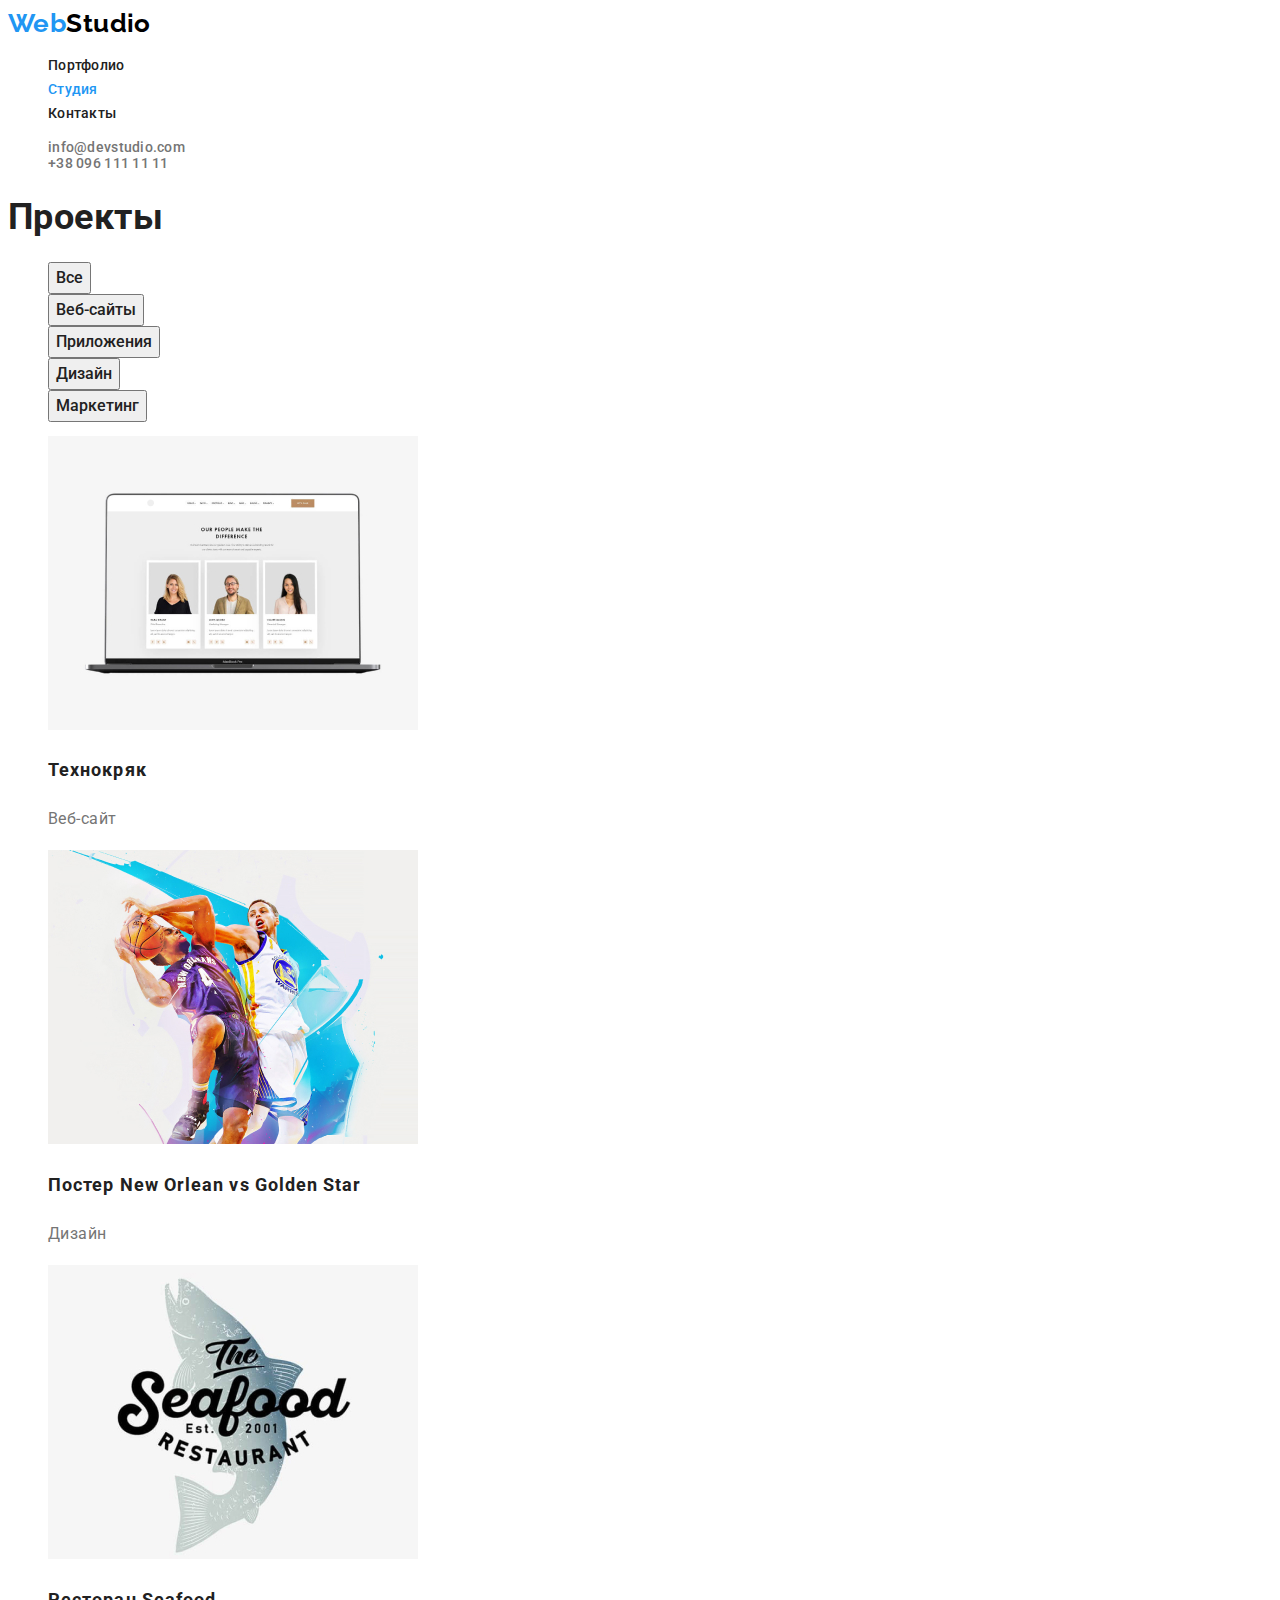
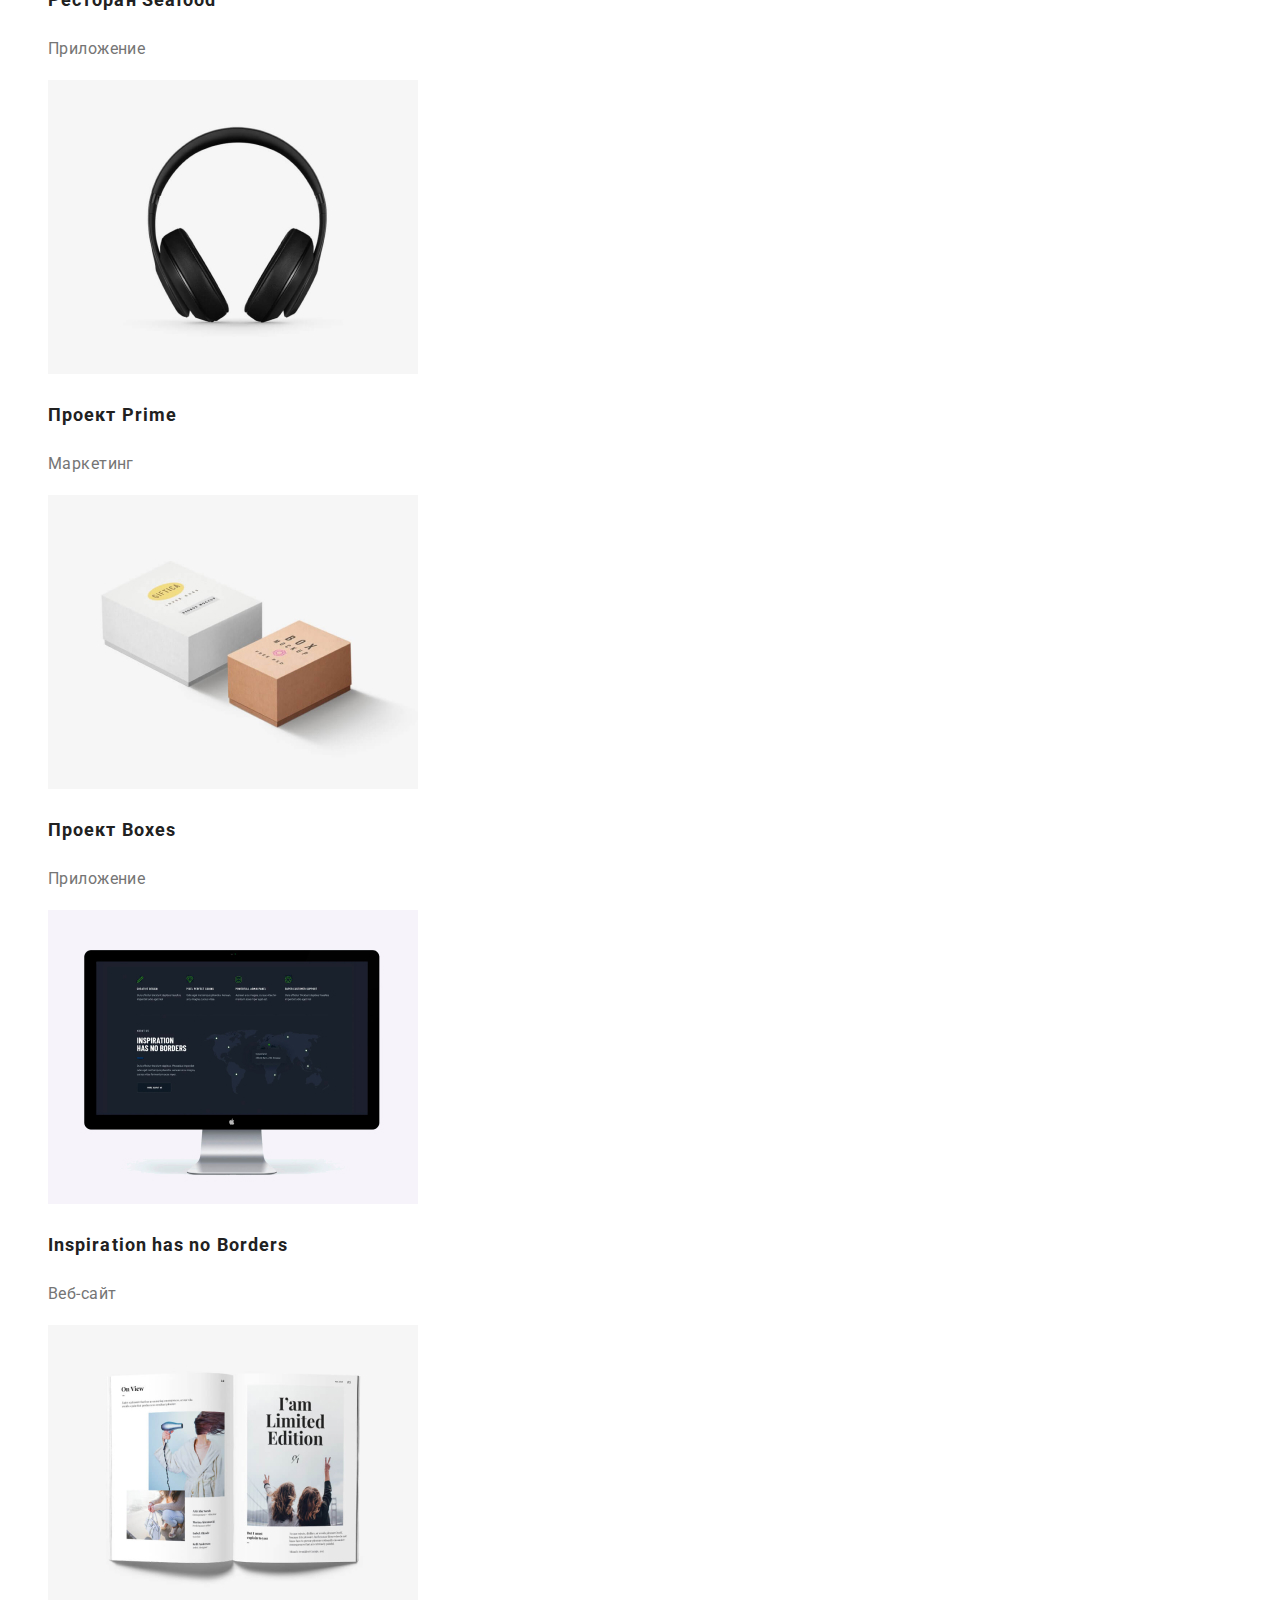
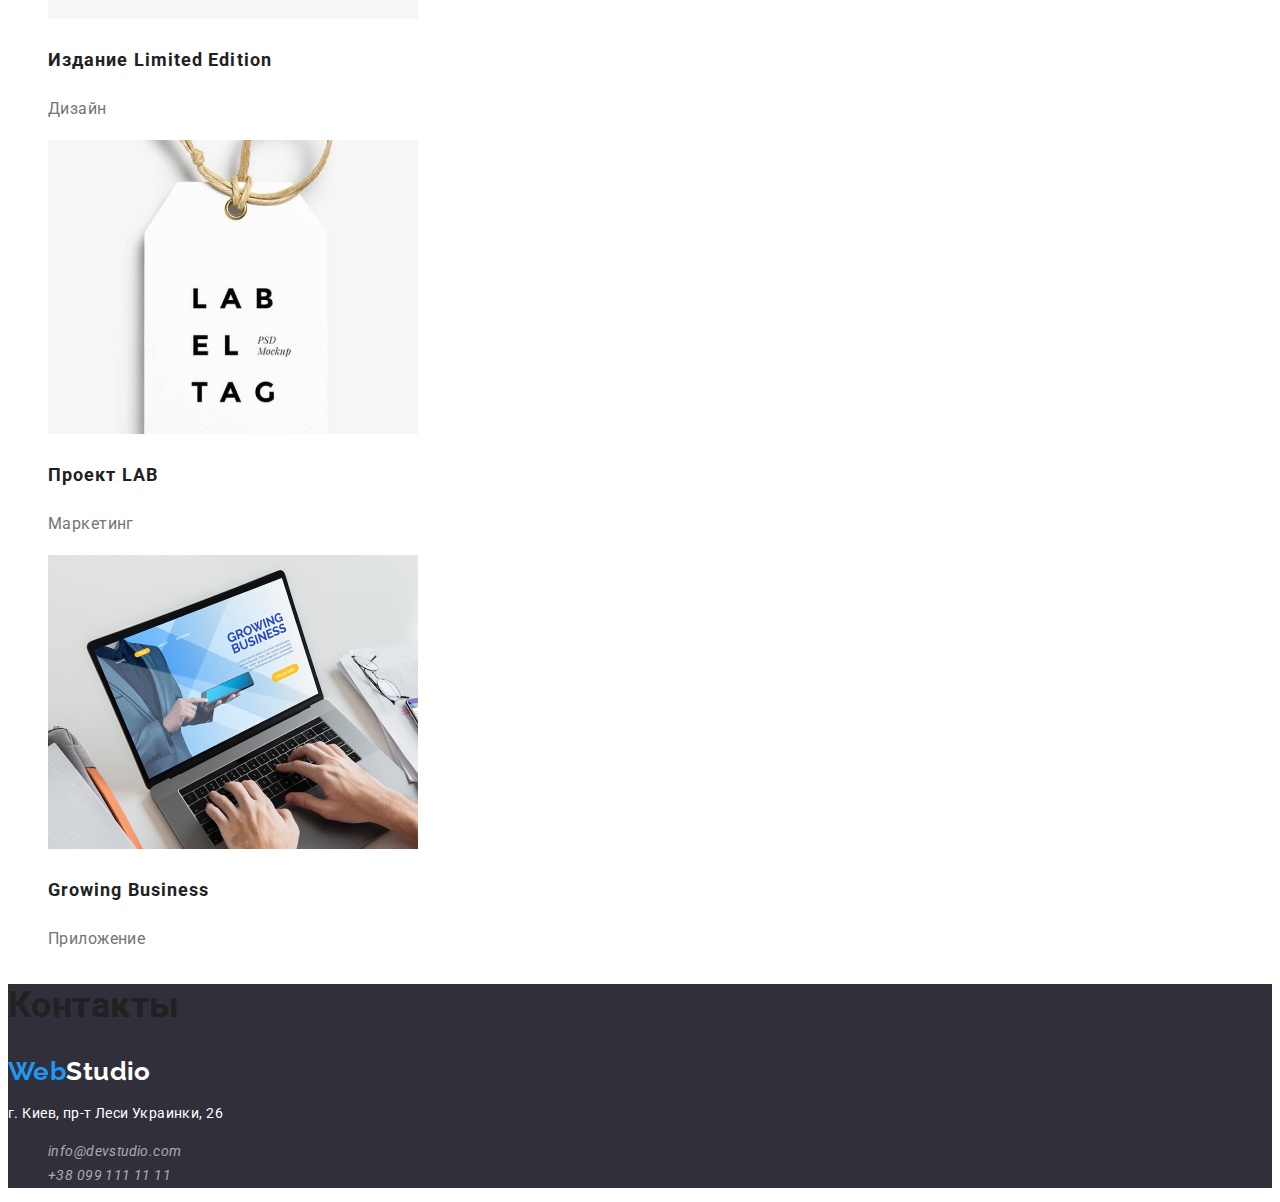
==== portfolio.html @ d59cacca "goit-markup-hw-03" ====
<!DOCTYPE html>
<html lang="ru">
    <head>
        <meta charset="UTF-8">
        <meta http-equiv="X-UA-Compatible" content="IE=edge">
        <meta name="viewport" content="width=device-width, initial-scale=1.0">
        <title>Портфолио</title>
        <link rel="preconnect" href="https://fonts.gstatic.com">
        <link href="https://fonts.googleapis.com/css2?family=Raleway:wght@700&family=Roboto:wght@400;500;700;900&display=swap" rel="stylesheet">
        <link rel="stylesheet" href="./css/styles.css">
    </head>
    <body>
        <!--Контейнер шапки-->    
        <header>
            <nav>
                <a class="logo link" href="./index.html"><span class="logo-web">Web</span>Studio</a>
                <ul class="nav-list list">
                    <li><a class="link" href="./portfolio.html">Портфолио</a></li>
                    <li><a class="link current" href="./index.html">Студия</a></li>
                    <li><a class="link" href="">Контакты</a></li>
                </ul>
            </nav>
                <ul class="contact-list">
                    <li><a class="link" href="mailto:info@devstudio.com">info@devstudio.com</a></li>
                    <li><a class="link" href="tel:+380961111111">+38 096 111 11 11</a></li>
                </ul>
        </header>

        <main>
            <h1 class="section-title">Проекты</h1>
            <ul class="list">
                <li><button class="button" type="button">Все</button></li>
                <li><button class="button" type="button">Веб-сайты</button></li>
                <li><button class="button" type="button">Приложения</button></li>
                <li><button class="button" type="button">Дизайн</button></li>
                <li><button class="button" type="button">Маркетинг</button></li>
            </ul>
            <ul class="section-works list">
                <li>
                    <a class="link" href="">
                        <img src="./images/portfolio1.jpg" alt="Веб-сайт" width="370">
                        <h2 class="title">Технокряк</h2>
                        <p class="text">Веб-сайт</p>
                    </a>    
                </li>
                <li>
                    <a class="link" href="">
                        <img src="./images/portfolio2.jpg" alt="Постер" width="370">
                        <h2  class="title">Постер New Orlean vs Golden Star</h2>
                        <p class="text">Дизайн</p> 
                    </a>   
                </li>
                <li>
                    <a class="link" href="">
                        <img src="./images/portfolio3.jpg" alt="Лого ресторана" width="370">
                        <h2 class="title">Ресторан Seafood</h2>
                        <p class="text">Приложение</p>
                    </a>    
                    </li>
                <li>
                    <a class="link" href="">
                        <img src="./images/portfolio4.jpg" alt="Наушники" width="370">
                        <h2 class="title">Проект Prime</h2>
                        <p class="text">Маркетинг</p>
                    </a>    
                </li>
                <li>
                    <a class="link" href="">
                        <img src="./images/portfolio5.jpg" alt="Коробки" width="370">
                        <h2 class="title">Проект Boxes</h2>
                        <p class="text">Приложение</p>
                    </a>    
                </li>
                <li>
                    <a class="link" href="">
                        <img src="./images/portfolio6.jpg" alt="Монитор" width="370">
                        <h2 class="title">Inspiration has no Borders</h2>
                        <p class="text">Веб-сайт</p>  
                    </a>  
                </li>
                <li>
                    <a class="link" href="">
                        <img src="./images/portfolio7.jpg" alt="Книга" width="370">
                        <h2 class="title">Издание Limited Edition</h2>
                        <p class="text">Дизайн</p>
                    </a>    
                </li>
                <li>
                    <a class="link" href="">
                        <img src="./images/portfolio8.jpg" alt="Лейба" width="370">
                        <h2 class="title">Проект LAB</h2>
                        <p class="text">Маркетинг</p> 
                    </a>   
                </li>
                <li>
                    <a class="link" href="">
                        <img src="./images/portfolio9.jpg" alt="Ноутбук" width="370">
                        <h2 class="title">Growing Business</h2>
                        <p class="text">Приложение</p> 
                    </a>   
                </li>
            </ul>
        </main>

        <!--Контейнер подвала-->
        <footer class="footer">
            <h2 class="section-title">Контакты</h2>
            <a class="logo link" href="./index.html"><span class="logo-web">Web</span><span class="logo-studio">Studio</span></a>
            <address class="address">
                <p class="local-address">г. Киев, пр-т Леси Украинки, 26</p>
                <ul class="contacts list">
                    <li><a class="link" href="mailto:info@example.com">info@devstudio.com</a></li>
                    <li><a class="link" href="tel:+380991111111">+38 099 111 11 11</a></li>
                </ul>
            </address>
            
        </footer>

    </body>
</html>
---- css/styles.css ----
/* Переменные */
:root {
    --primary-text-color: #757575;
    --title-text-color: #212121;
    --accent-color: #2196F3;
    --white-color: #FFFFFF;
    --beige-color: #F5F4FA;
    --dark-color: #2F303A; 
}
 
/* Селектор ссылок */
.link {
    color: inherit;
    text-decoration: none;
 }
/* селектор списков */
.list {
    list-style: none;
}

body {
    background-color: var(--white-color);
    color: var(--primary-text-color);
    font-family: Roboto, sans-serif;
    font-size: 14px;
    font-weight: 400;
    line-height: 1.71;
    letter-spacing: 0.03em;
}

/* Стилистика логотипа */
.logo {
    color: #000000; 
    font-family: Raleway;
    font-weight: bold;
    font-size: 26px;
    line-height: 1.19;

}
.logo .logo-web {
    color: var(--accent-color)
}

.logo .logo-studio {
    color: var(--white-color);
}

/* Стилистика общей шапки */
.nav-list .link,
.contact-list {
    color: var(--title-text-color);
    font-weight: 500;
    line-height: 1.14;
    letter-spacing: 0.02em;

    list-style: none;
}
.nav-list .link:hover,
.nav-list .link:focus {
    color: var(--accent-color);
}

.link.current {
    color: var(--accent-color);
}

.contact-list {
    color: var(--primary-text-color)
}

.contact-list .link:hover,
.contact-list .link:focus {
    color: var(--accent-color)
}

/* Стилистика героя */
.hero,
.footer {
    background-color: var(--dark-color);
}
.hero-title {
    color: #fff;
    font-family: Roboto;
    font-weight: 900;
    font-size: 44px;
    line-height: 1,36;
    text-align: center;
    letter-spacing: 0.06em;
    text-transform: uppercase;
}

.hero .button {
    color: var(--white-color);
    background-color: var(--accent-color);
   
    font-family: inherit;
    font-weight: 700;
    font-size: 16px;
    line-height: 1.87;
    display: flex;
    align-items: center;
    text-align: center;
    letter-spacing: 0.06em;
    cursor: pointer;
}

/* Стилизация секций - Студия */
.section-title {
    color: var(--title-text-color);
    font-weight: 700;
    font-size: 36px;
    line-height: 1.17;
    
}

.features-list .title {
    color: var(--title-text-color);
    font-weight: 700;
    line-height: 1.14;
    text-transform: uppercase;
}

.team-section {
    background-color: var(--beige-color);
    
}
.team-section .title {
    color: var(--title-text-color);
    font-size: 16px;
    line-height: 1.19;
    font-weight: 500;    
}
 
.team-section .position {
    font-size: 16px;
    line-height: 1.19;

}

/* Стилизация секций - Портфолио */
.button {
    color: var(--title-text-color);
    font-weight: 500;
    font-size: 16px;
    line-height: 1.62;
    text-align: center;
    cursor: pointer;
    font-family: inherit;
}

.button:hover {
    background-color: var(--accent-color);
    color: var(--white-color);
}

.section-works .title {
    color: var(--title-text-color);
    font-weight: 700;
    font-size: 18px;
    line-height: 2;
    letter-spacing: 0.06em;
}

.section-works .text {
    font-size: 16px;
    line-height: 1.88;
}

/* Стилизация футер */
.address .local-address {
    color: var(--white-color);
    font-style: normal;
}

.address .contacts {
    color: rgba(255, 255, 255, 0.6);
}
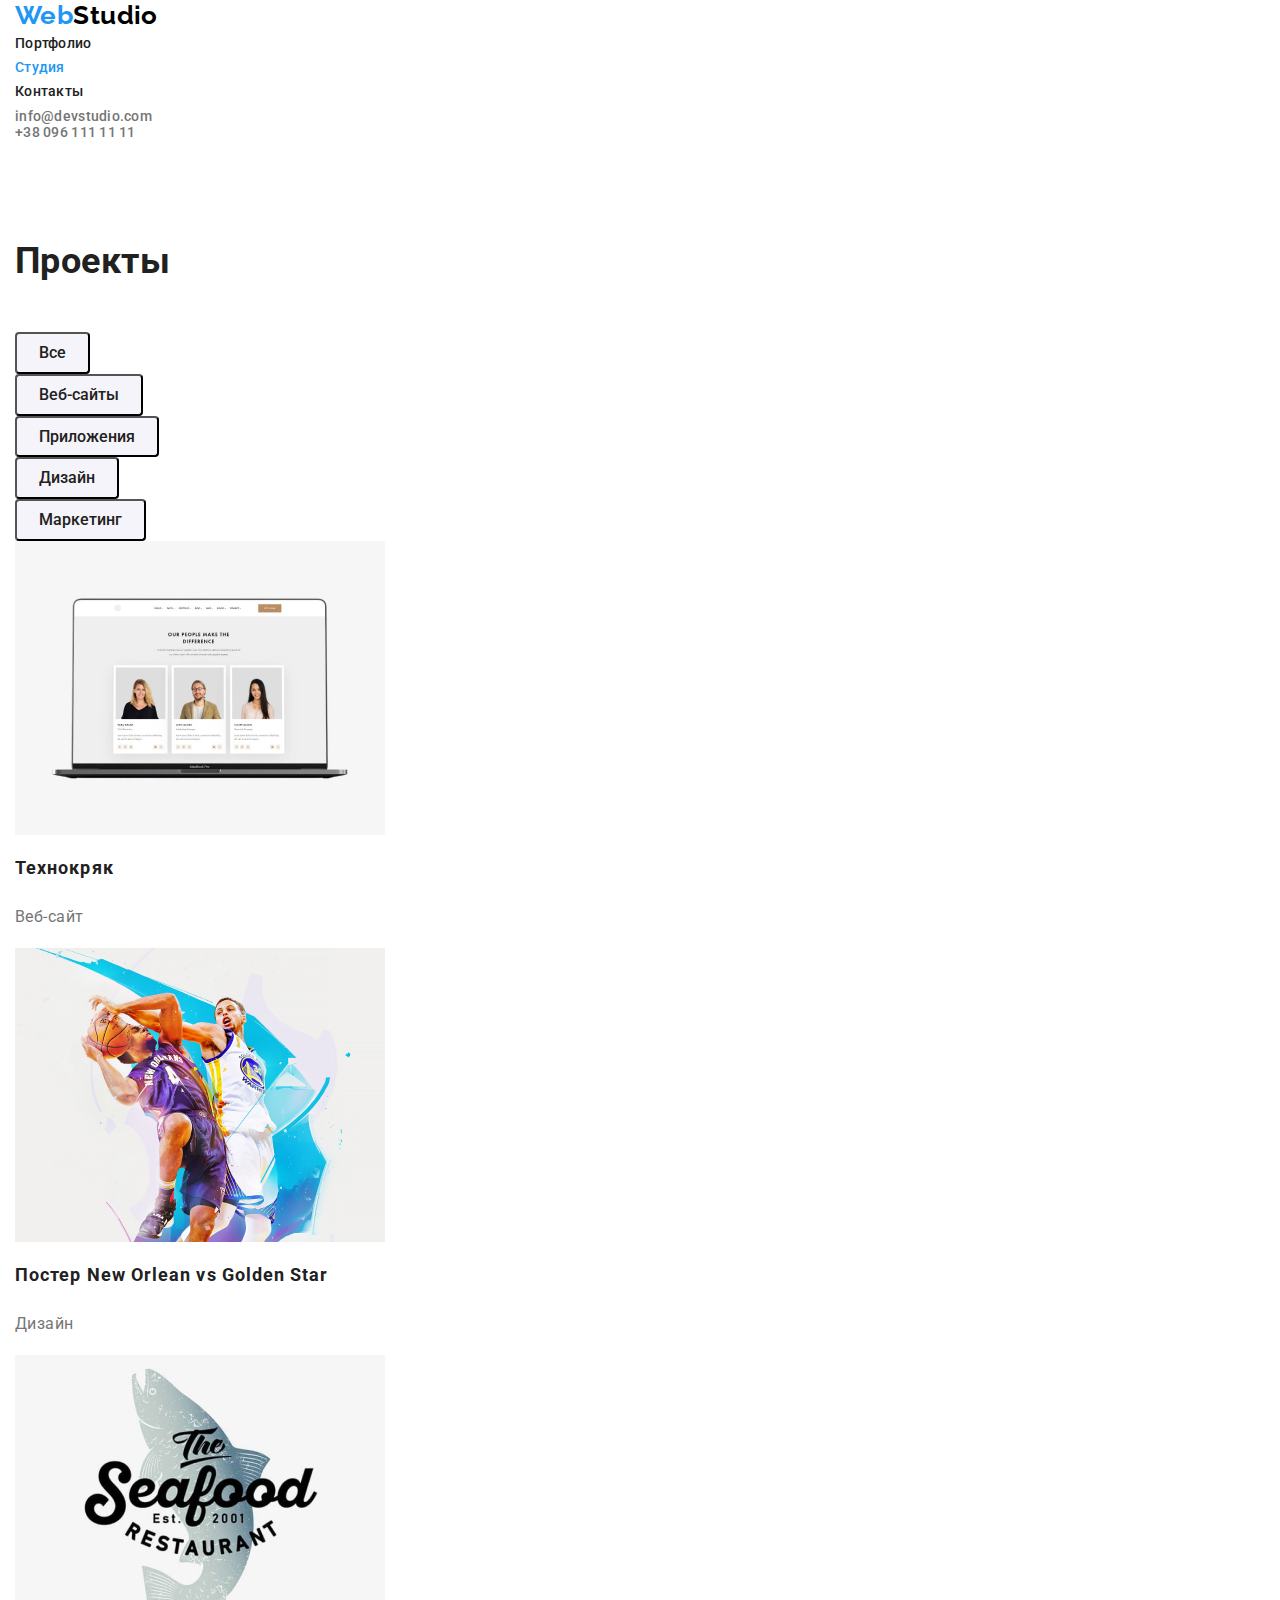
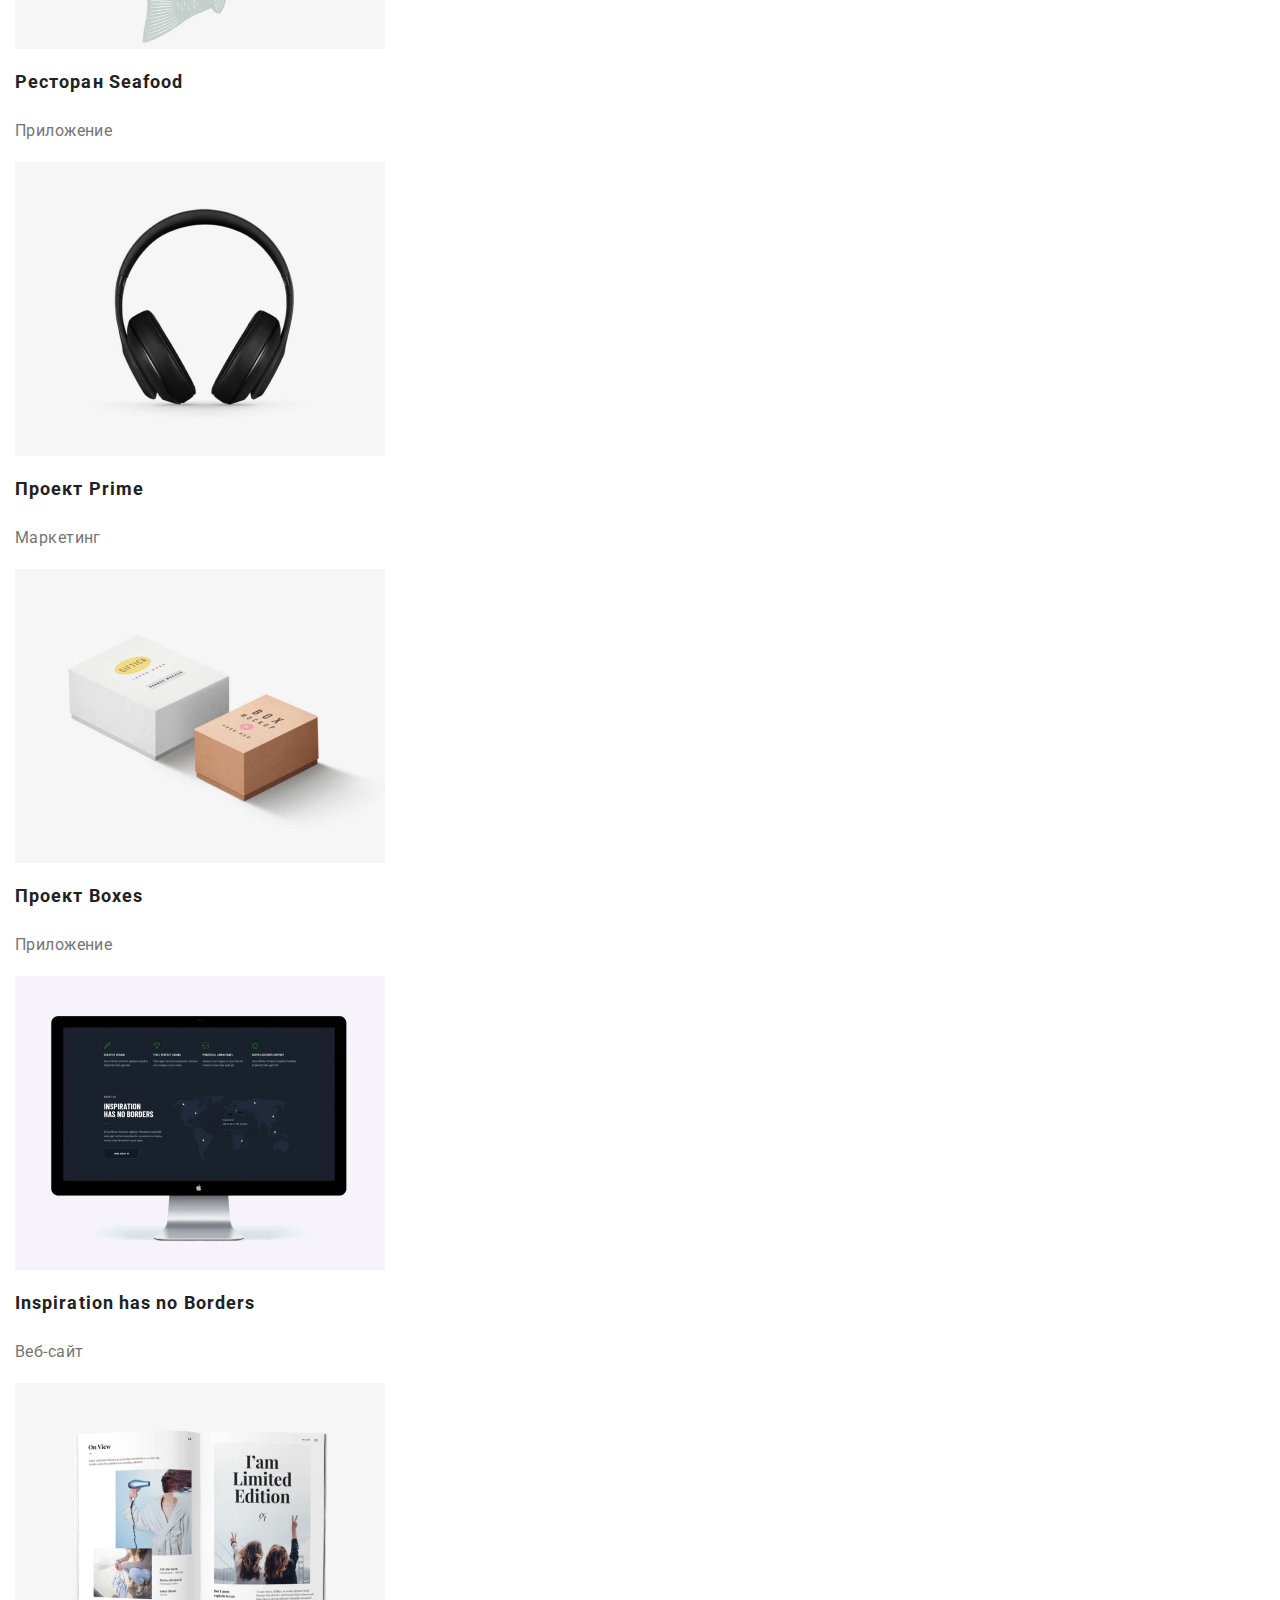
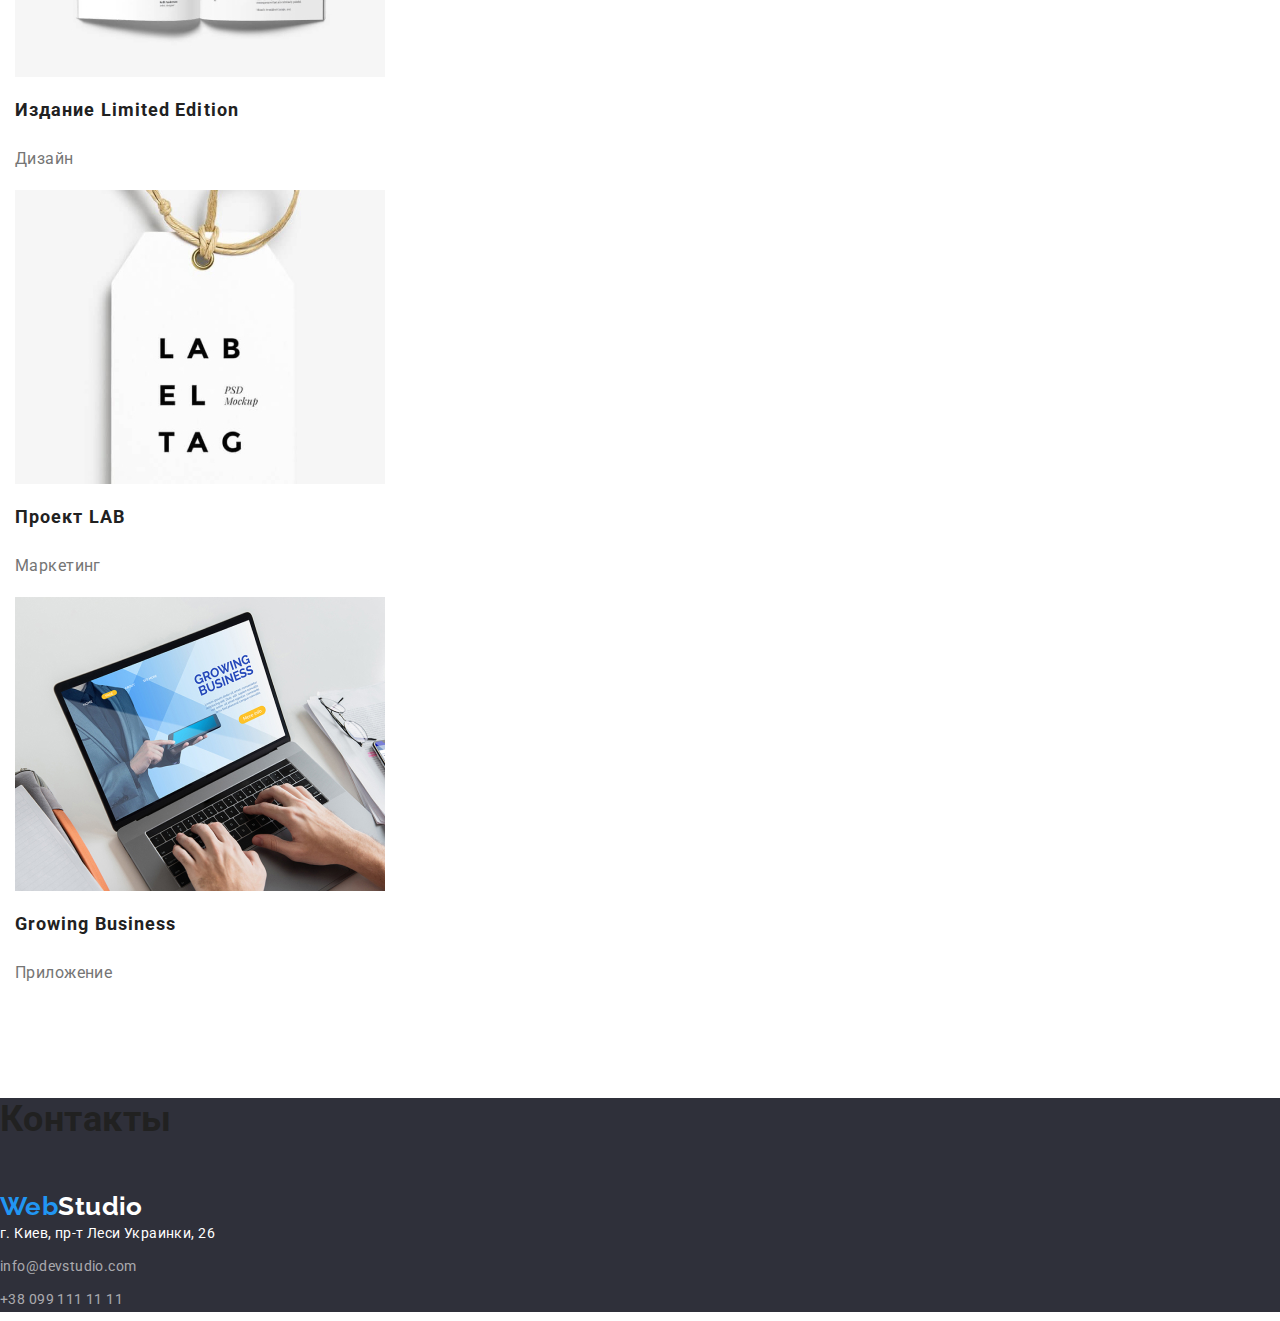
==== commit 416f0e13: "goit-markup-hw-03" ====
--- a/portfolio.html
+++ b/portfolio.html
@@ -7,99 +7,106 @@
         <title>Портфолио</title>
         <link rel="preconnect" href="https://fonts.gstatic.com">
         <link href="https://fonts.googleapis.com/css2?family=Raleway:wght@700&family=Roboto:wght@400;500;700;900&display=swap" rel="stylesheet">
+        <link rel="stylesheet" href="https://cdnjs.cloudflare.com/ajax/libs/modern-normalize/1.0.0/modern-normalize.min.css">
         <link rel="stylesheet" href="./css/styles.css">
     </head>
     <body>
         <!--Контейнер шапки-->    
-        <header>
-            <nav>
-                <a class="logo link" href="./index.html"><span class="logo-web">Web</span>Studio</a>
-                <ul class="nav-list list">
-                    <li><a class="link" href="./portfolio.html">Портфолио</a></li>
-                    <li><a class="link current" href="./index.html">Студия</a></li>
-                    <li><a class="link" href="">Контакты</a></li>
-                </ul>
-            </nav>
-                <ul class="contact-list">
-                    <li><a class="link" href="mailto:info@devstudio.com">info@devstudio.com</a></li>
-                    <li><a class="link" href="tel:+380961111111">+38 096 111 11 11</a></li>
-                </ul>
+        <header class="section">
+            <div class="container">
+                <nav>
+                    <a class="logo link" href="./index.html"><span class="logo-web">Web</span>Studio</a>
+                    <ul class="nav-list list">
+                        <li><a class="link" href="./portfolio.html">Портфолио</a></li>
+                        <li><a class="link current" href="./index.html">Студия</a></li>
+                        <li><a class="link" href="">Контакты</a></li>
+                    </ul>
+                </nav>
+                    <ul class="contact list">
+                        <li><a class="link" href="mailto:info@devstudio.com">info@devstudio.com</a></li>
+                        <li><a class="link" href="tel:+380961111111">+38 096 111 11 11</a></li>
+                    </ul>
+            </div>
         </header>
 
-        <main>
-            <h1 class="section-title">Проекты</h1>
-            <ul class="list">
-                <li><button class="button" type="button">Все</button></li>
-                <li><button class="button" type="button">Веб-сайты</button></li>
-                <li><button class="button" type="button">Приложения</button></li>
-                <li><button class="button" type="button">Дизайн</button></li>
-                <li><button class="button" type="button">Маркетинг</button></li>
-            </ul>
-            <ul class="section-works list">
-                <li>
-                    <a class="link" href="">
-                        <img src="./images/portfolio1.jpg" alt="Веб-сайт" width="370">
-                        <h2 class="title">Технокряк</h2>
-                        <p class="text">Веб-сайт</p>
-                    </a>    
-                </li>
-                <li>
-                    <a class="link" href="">
-                        <img src="./images/portfolio2.jpg" alt="Постер" width="370">
-                        <h2  class="title">Постер New Orlean vs Golden Star</h2>
-                        <p class="text">Дизайн</p> 
-                    </a>   
-                </li>
-                <li>
-                    <a class="link" href="">
-                        <img src="./images/portfolio3.jpg" alt="Лого ресторана" width="370">
-                        <h2 class="title">Ресторан Seafood</h2>
-                        <p class="text">Приложение</p>
-                    </a>    
+        <main class="section">
+            <div class="container">
+                <h1 class="section-title">Проекты</h1>
+                <ul class="list">
+                    <li><button class="button" type="button">Все</button></li>
+                    <li><button class="button" type="button">Веб-сайты</button></li>
+                    <li><button class="button" type="button">Приложения</button></li>
+                    <li><button class="button" type="button">Дизайн</button></li>
+                    <li><button class="button" type="button">Маркетинг</button></li>
+                </ul>
+            </div>
+            <div class="container">
+                <ul class="section-works list">
+                    <li>
+                        <a class="link" href="">
+                            <img src="./images/portfolio1.jpg" alt="Веб-сайт" width="370">
+                            <h2 class="title">Технокряк</h2>
+                            <p class="text">Веб-сайт</p>
+                        </a>    
                     </li>
-                <li>
-                    <a class="link" href="">
-                        <img src="./images/portfolio4.jpg" alt="Наушники" width="370">
-                        <h2 class="title">Проект Prime</h2>
-                        <p class="text">Маркетинг</p>
-                    </a>    
-                </li>
-                <li>
-                    <a class="link" href="">
-                        <img src="./images/portfolio5.jpg" alt="Коробки" width="370">
-                        <h2 class="title">Проект Boxes</h2>
-                        <p class="text">Приложение</p>
-                    </a>    
-                </li>
-                <li>
-                    <a class="link" href="">
-                        <img src="./images/portfolio6.jpg" alt="Монитор" width="370">
-                        <h2 class="title">Inspiration has no Borders</h2>
-                        <p class="text">Веб-сайт</p>  
-                    </a>  
-                </li>
-                <li>
-                    <a class="link" href="">
-                        <img src="./images/portfolio7.jpg" alt="Книга" width="370">
-                        <h2 class="title">Издание Limited Edition</h2>
-                        <p class="text">Дизайн</p>
-                    </a>    
-                </li>
-                <li>
-                    <a class="link" href="">
-                        <img src="./images/portfolio8.jpg" alt="Лейба" width="370">
-                        <h2 class="title">Проект LAB</h2>
-                        <p class="text">Маркетинг</p> 
-                    </a>   
-                </li>
-                <li>
-                    <a class="link" href="">
-                        <img src="./images/portfolio9.jpg" alt="Ноутбук" width="370">
-                        <h2 class="title">Growing Business</h2>
-                        <p class="text">Приложение</p> 
-                    </a>   
-                </li>
-            </ul>
+                    <li>
+                        <a class="link" href="">
+                            <img src="./images/portfolio2.jpg" alt="Постер" width="370">
+                            <h2  class="title">Постер New Orlean vs Golden Star</h2>
+                            <p class="text">Дизайн</p> 
+                        </a>   
+                    </li>
+                    <li>
+                        <a class="link" href="">
+                            <img src="./images/portfolio3.jpg" alt="Лого ресторана" width="370">
+                            <h2 class="title">Ресторан Seafood</h2>
+                            <p class="text">Приложение</p>
+                        </a>    
+                        </li>
+                    <li>
+                        <a class="link" href="">
+                            <img src="./images/portfolio4.jpg" alt="Наушники" width="370">
+                            <h2 class="title">Проект Prime</h2>
+                            <p class="text">Маркетинг</p>
+                        </a>    
+                    </li>
+                    <li>
+                        <a class="link" href="">
+                            <img src="./images/portfolio5.jpg" alt="Коробки" width="370">
+                            <h2 class="title">Проект Boxes</h2>
+                            <p class="text">Приложение</p>
+                        </a>    
+                    </li>
+                    <li>
+                        <a class="link" href="">
+                            <img src="./images/portfolio6.jpg" alt="Монитор" width="370">
+                            <h2 class="title">Inspiration has no Borders</h2>
+                            <p class="text">Веб-сайт</p>  
+                        </a>  
+                    </li>
+                    <li>
+                        <a class="link" href="">
+                            <img src="./images/portfolio7.jpg" alt="Книга" width="370">
+                            <h2 class="title">Издание Limited Edition</h2>
+                            <p class="text">Дизайн</p>
+                        </a>    
+                    </li>
+                    <li>
+                        <a class="link" href="">
+                            <img src="./images/portfolio8.jpg" alt="Лейба" width="370">
+                            <h2 class="title">Проект LAB</h2>
+                            <p class="text">Маркетинг</p> 
+                        </a>   
+                    </li>
+                    <li>
+                        <a class="link" href="">
+                            <img src="./images/portfolio9.jpg" alt="Ноутбук" width="370">
+                            <h2 class="title">Growing Business</h2>
+                            <p class="text">Приложение</p> 
+                        </a>   
+                    </li>
+                </ul>
+            </div>
         </main>
 
         <!--Контейнер подвала-->
--- a/css/styles.css
+++ b/css/styles.css
@@ -5,9 +5,25 @@
     --accent-color: #2196F3;
     --white-color: #FFFFFF;
     --beige-color: #F5F4FA;
-    --dark-color: #2F303A; 
+    --dark-color: #2F303A;
+    --btn-hover-color:  #188CE8;
 }
  
+/* outline: 2px solid tomato - ободок на время верстки, затем удалить */
+/* width: 970px; контейнера + 15 и 15 padding*/
+
+
+html {
+    box-sizing: border-box;
+    
+}
+
+*,
+*::before,
+*::after {
+    box-sizing: inherit;
+}
+
 /* Селектор ссылок */
 .link {
     color: inherit;
@@ -16,6 +32,8 @@
 /* селектор списков */
 .list {
     list-style: none;
+    margin: 0px;
+    padding: 0px;
 }
 
 body {
@@ -28,6 +46,12 @@
     letter-spacing: 0.03em;
 }
 
+.container {
+    width: 1200px;
+    padding-right: 15px;
+    padding-left: 15px;
+    
+}
 /* Стилистика логотипа */
 .logo {
     color: #000000; 
@@ -47,7 +71,10 @@
 
 /* Стилистика общей шапки */
 .nav-list .link,
-.contact-list {
+.contact {
+    padding-top: 5px;
+    padding-bottom: 5px;
+
     color: var(--title-text-color);
     font-weight: 500;
     line-height: 1.14;
@@ -55,6 +82,7 @@
 
     list-style: none;
 }
+
 .nav-list .link:hover,
 .nav-list .link:focus {
     color: var(--accent-color);
@@ -64,88 +92,142 @@
     color: var(--accent-color);
 }
 
-.contact-list {
+.contact {
     color: var(--primary-text-color)
 }
 
-.contact-list .link:hover,
-.contact-list .link:focus {
+.contact .link:hover,
+.contact .link:focus {
     color: var(--accent-color)
 }
 
 /* Стилистика героя */
-.hero,
-.footer {
+.hero {
     background-color: var(--dark-color);
-}
-.hero-title {
+    text-align: center;
+}
+.hero .title {
+    margin-top: 0;
+    margin-bottom: 35px;
+    margin-left: auto;
+    margin-right: auto;
+
+    max-width: 630px;
+
     color: #fff;
     font-family: Roboto;
     font-weight: 900;
     font-size: 44px;
     line-height: 1,36;
-    text-align: center;
+  
     letter-spacing: 0.06em;
     text-transform: uppercase;
+    text-align: center;
 }
 
 .hero .button {
     color: var(--white-color);
     background-color: var(--accent-color);
+    box-shadow: 0px 4px 4px rgba(0, 0, 0, 0.15);
+
+    border-radius: 4px;
+    padding: 10px 32px;
+    border-width: 0px;
    
     font-family: inherit;
     font-weight: 700;
     font-size: 16px;
     line-height: 1.87;
-    display: flex;
+    display: inline-block;
     align-items: center;
-    text-align: center;
+ 
     letter-spacing: 0.06em;
     cursor: pointer;
 }
 
+.hero .button:hover,
+.hero .button:focus {
+    background-color: var(--btn-hover-color);
+}
+
 /* Стилизация секций - Студия */
+.section {
+    padding-bottom: 94px;
+     
+}
+
 .section-title {
+    margin-top: 0px;
+    margin-bottom: 50px;
+    
     color: var(--title-text-color);
     font-weight: 700;
     font-size: 36px;
     line-height: 1.17;
-    
+}
+
+img {
+    display: block;
 }
 
 .features-list .title {
+    margin-top: 0px;
+    margin-bottom: 10px;
+
     color: var(--title-text-color);
     font-weight: 700;
     line-height: 1.14;
     text-transform: uppercase;
 }
 
-.team-section {
+.features-list p {
+    margin-top: 0px;
+    margin-bottom: 0px;
+}
+
+.team {
     background-color: var(--beige-color);
     
 }
-.team-section .title {
+.team .title {
     color: var(--title-text-color);
     font-size: 16px;
     line-height: 1.19;
     font-weight: 500;    
 }
  
-.team-section .position {
+.team .position {
     font-size: 16px;
     line-height: 1.19;
-
-}
+}
+
+.name {
+    min-width: 270px;
+}
+.name h3 {
+    margin-top: 30px;
+    margin-bottom: 10px;
+    
+}
+.name p {
+    margin-top: 0px;
+    margin-bottom: 30px;
+}
+
 
 /* Стилизация секций - Портфолио */
 .button {
     color: var(--title-text-color);
+    background-color: var(--beige-color);
     font-weight: 500;
     font-size: 16px;
     line-height: 1.62;
     text-align: center;
     cursor: pointer;
     font-family: inherit;
+    border-radius: 4px;
+
+    padding: 6px 22px;
 }
 
 .button:hover {
@@ -167,6 +249,11 @@
 }
 
 /* Стилизация футер */
+.footer {
+    background-color: var(--dark-color);
+    
+}
+
 .address .local-address {
     color: var(--white-color);
     font-style: normal;
@@ -174,4 +261,18 @@
 
 .address .contacts {
     color: rgba(255, 255, 255, 0.6);
-}+    font-style: normal;
+}
+
+.footer .web {
+    margin-bottom: 20px;
+}
+.address p {
+    margin-top: 0;
+    margin-bottom: 9px;
+}
+.address li {
+    margin-top: 0;
+    margin-bottom: 9px;
+}
+
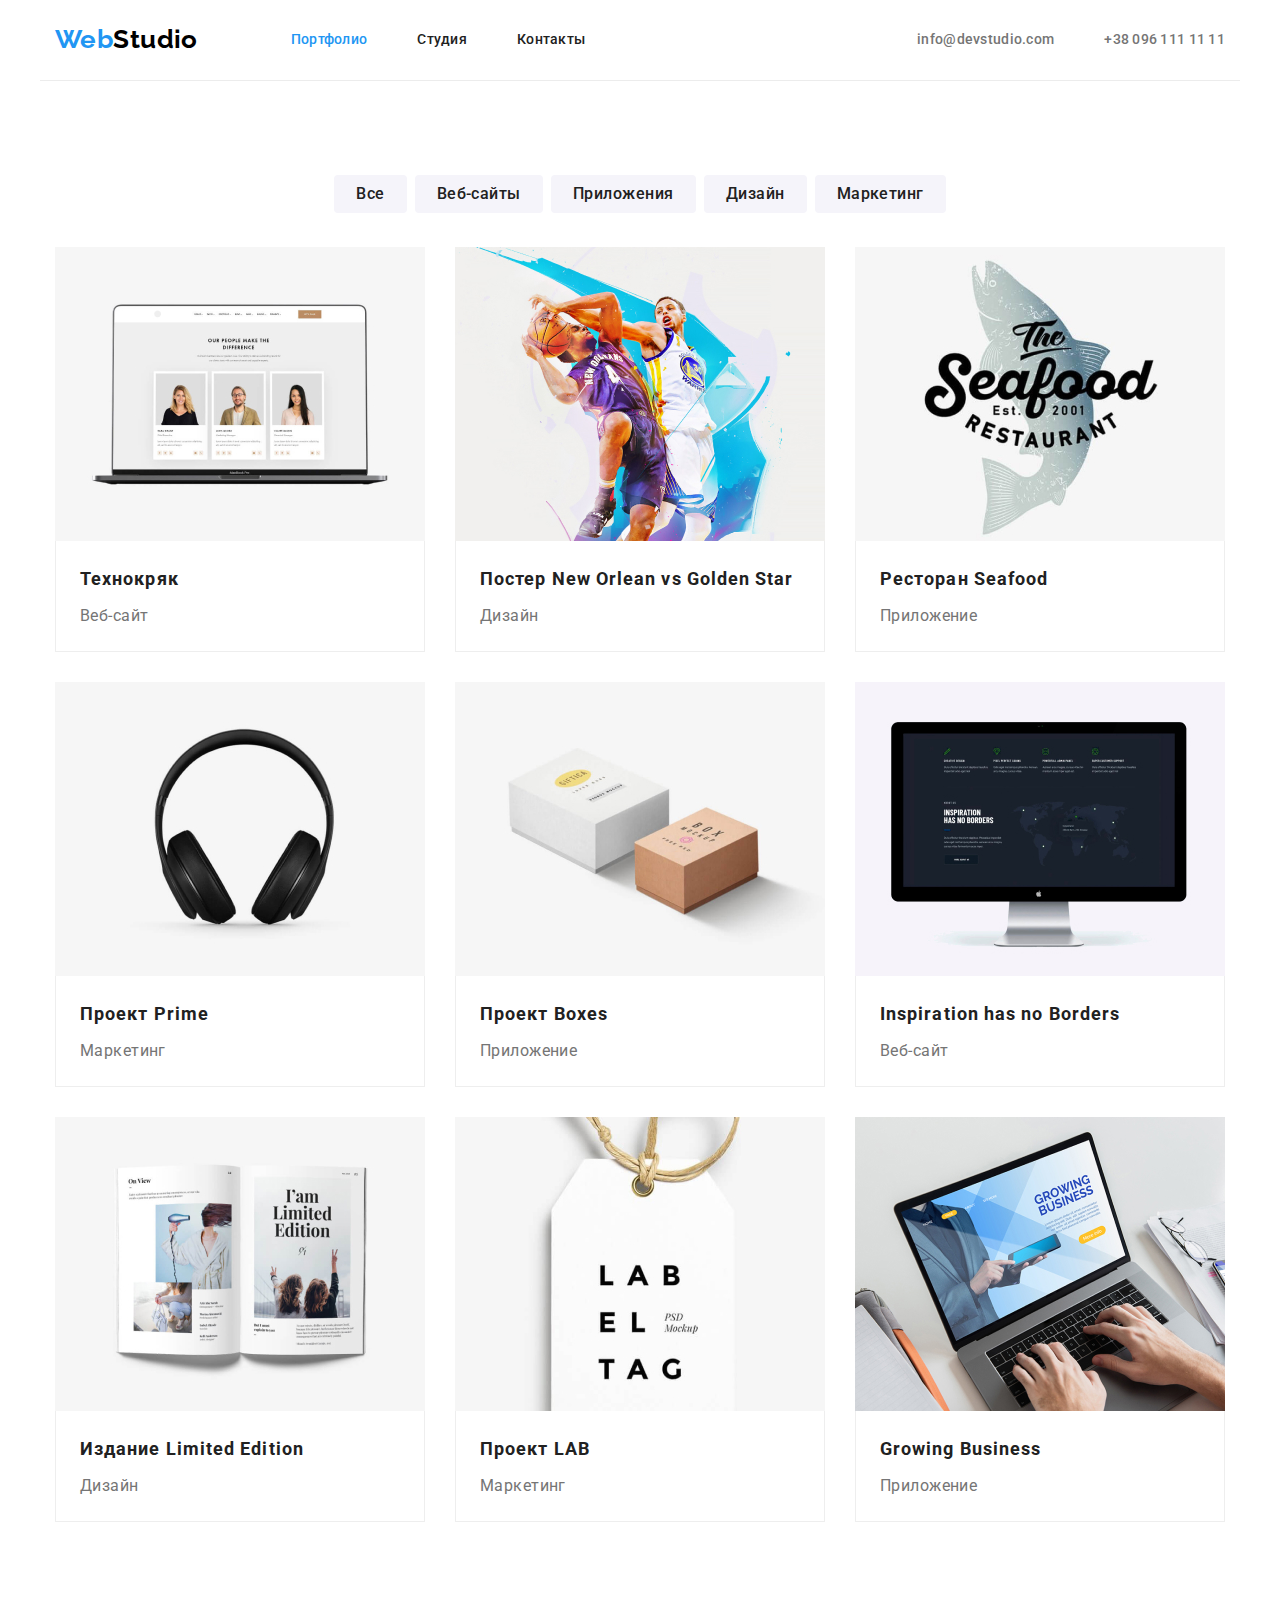
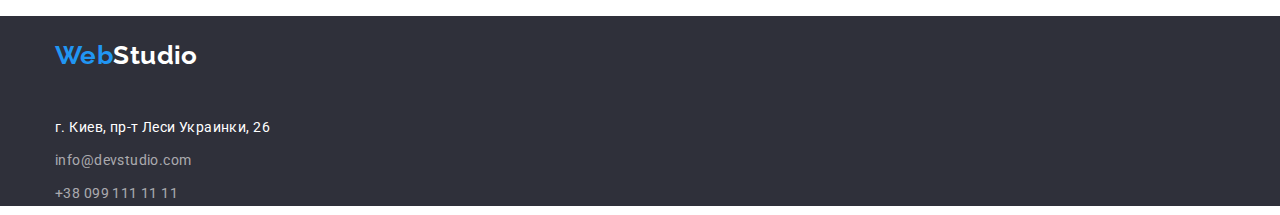
==== commit 3d5d8526: "goit-markup-hw-03" ====
--- a/portfolio.html
+++ b/portfolio.html
@@ -12,97 +12,115 @@
     </head>
     <body>
         <!--Контейнер шапки-->    
-        <header class="section">
-            <div class="container">
-                <nav>
+        <header>
+            <div class="container main-nav">
+                <nav class="nav">
                     <a class="logo link" href="./index.html"><span class="logo-web">Web</span>Studio</a>
                     <ul class="nav-list list">
-                        <li><a class="link" href="./portfolio.html">Портфолио</a></li>
-                        <li><a class="link current" href="./index.html">Студия</a></li>
-                        <li><a class="link" href="">Контакты</a></li>
+                        <li class="site-link"><a class="link current" href="./portfolio.html">Портфолио</a></li>
+                        <li class="site-link"><a class="link" href="./index.html">Студия</a></li>
+                        <li class="site-link"><a class="link" href="">Контакты</a></li>
                     </ul>
                 </nav>
                     <ul class="contact list">
-                        <li><a class="link" href="mailto:info@devstudio.com">info@devstudio.com</a></li>
-                        <li><a class="link" href="tel:+380961111111">+38 096 111 11 11</a></li>
+                        <li class="web-link"><a class="link" href="mailto:info@devstudio.com">info@devstudio.com</a></li>
+                        <li class="web-link"><a class="link" href="tel:+380961111111">+38 096 111 11 11</a></li>
                     </ul>
             </div>
         </header>
 
-        <main class="section">
-            <div class="container">
-                <h1 class="section-title">Проекты</h1>
-                <ul class="list">
-                    <li><button class="button" type="button">Все</button></li>
-                    <li><button class="button" type="button">Веб-сайты</button></li>
-                    <li><button class="button" type="button">Приложения</button></li>
-                    <li><button class="button" type="button">Дизайн</button></li>
-                    <li><button class="button" type="button">Маркетинг</button></li>
+        <main class="section portfolio">
+            <div class="container btn-cards">
+                <h1 class="section-title visually-hidden">Проекты</h1>
+                <ul class="list btns">
+                    <li class="btn-li"><button class="button" type="button">Все</button></li>
+                    <li class="btn-li"><button class="button" type="button">Веб-сайты</button></li>
+                    <li class="btn-li"><button class="button" type="button">Приложения</button></li>
+                    <li class="btn-li"><button class="button" type="button">Дизайн</button></li>
+                    <li class="btn-li"><button class="button" type="button">Маркетинг</button></li>
                 </ul>
             </div>
-            <div class="container">
+            <div class="container cards">
                 <ul class="section-works list">
-                    <li>
+                    <li class="container-card">
                         <a class="link" href="">
                             <img src="./images/portfolio1.jpg" alt="Веб-сайт" width="370">
-                            <h2 class="title">Технокряк</h2>
-                            <p class="text">Веб-сайт</p>
+                            <div class="card">
+                                <h2 class="title">Технокряк</h2>
+                                <p class="text">Веб-сайт</p>
+                            </div>
                         </a>    
                     </li>
-                    <li>
+                    <li class="container-card">
                         <a class="link" href="">
                             <img src="./images/portfolio2.jpg" alt="Постер" width="370">
-                            <h2  class="title">Постер New Orlean vs Golden Star</h2>
-                            <p class="text">Дизайн</p> 
+                            <div class="card">
+                                <h2  class="title">Постер New Orlean vs Golden Star</h2>
+                                <p class="text">Дизайн</p>
+                            </div> 
                         </a>   
                     </li>
-                    <li>
+                    <li class="container-card">
                         <a class="link" href="">
                             <img src="./images/portfolio3.jpg" alt="Лого ресторана" width="370">
-                            <h2 class="title">Ресторан Seafood</h2>
-                            <p class="text">Приложение</p>
+                            <div class="card">
+                                <h2 class="title">Ресторан Seafood</h2>
+                                <p class="text">Приложение</p>
+                            </div>
                         </a>    
                         </li>
-                    <li>
+                    <li class="container-card">
                         <a class="link" href="">
                             <img src="./images/portfolio4.jpg" alt="Наушники" width="370">
-                            <h2 class="title">Проект Prime</h2>
-                            <p class="text">Маркетинг</p>
+                            <div class="card">
+                                <h2 class="title">Проект Prime</h2>
+                                <p class="text">Маркетинг</p>
+                            </div>
                         </a>    
                     </li>
-                    <li>
+                    <li class="container-card">
                         <a class="link" href="">
                             <img src="./images/portfolio5.jpg" alt="Коробки" width="370">
-                            <h2 class="title">Проект Boxes</h2>
-                            <p class="text">Приложение</p>
+                            <div class="card">
+                                <h2 class="title">Проект Boxes</h2>
+                                <p class="text">Приложение</p>
+                            </div>
                         </a>    
                     </li>
-                    <li>
+                    <li class="container-card">
                         <a class="link" href="">
                             <img src="./images/portfolio6.jpg" alt="Монитор" width="370">
-                            <h2 class="title">Inspiration has no Borders</h2>
-                            <p class="text">Веб-сайт</p>  
+                            <div class="card">
+                                <h2 class="title">Inspiration has no Borders</h2>
+                                <p class="text">Веб-сайт</p>
+                            </div>  
                         </a>  
                     </li>
-                    <li>
+                    <li class="container-card">
                         <a class="link" href="">
                             <img src="./images/portfolio7.jpg" alt="Книга" width="370">
-                            <h2 class="title">Издание Limited Edition</h2>
-                            <p class="text">Дизайн</p>
+                            <div class="card">
+                                <h2 class="title">Издание Limited Edition</h2>
+                                <p class="text">Дизайн</p>
+                            </div>
                         </a>    
                     </li>
-                    <li>
+                    <li class="container-card">
                         <a class="link" href="">
                             <img src="./images/portfolio8.jpg" alt="Лейба" width="370">
-                            <h2 class="title">Проект LAB</h2>
-                            <p class="text">Маркетинг</p> 
+                            <div class="card">
+                                <h2 class="title">Проект LAB</h2>
+                                <p class="text">Маркетинг</p> 
+                            </div>
                         </a>   
                     </li>
-                    <li>
+                    <li class="container-card">
                         <a class="link" href="">
                             <img src="./images/portfolio9.jpg" alt="Ноутбук" width="370">
-                            <h2 class="title">Growing Business</h2>
-                            <p class="text">Приложение</p> 
+                            <div class="card">
+                                <h2 class="title">Growing Business</h2>
+                                <p class="text">Приложение</p> 
+                            </div>
                         </a>   
                     </li>
                 </ul>
@@ -111,17 +129,17 @@
 
         <!--Контейнер подвала-->
         <footer class="footer">
-            <h2 class="section-title">Контакты</h2>
-            <a class="logo link" href="./index.html"><span class="logo-web">Web</span><span class="logo-studio">Studio</span></a>
-            <address class="address">
-                <p class="local-address">г. Киев, пр-т Леси Украинки, 26</p>
-                <ul class="contacts list">
-                    <li><a class="link" href="mailto:info@example.com">info@devstudio.com</a></li>
-                    <li><a class="link" href="tel:+380991111111">+38 099 111 11 11</a></li>
-                </ul>
-            </address>
-            
-        </footer>
-
+            <div class="container">
+                 <h2 class="section-title visually-hidden">Контакты</h2>
+                 <a class="logo link" href="./index.html"><span class="logo-web">Web</span><span class="logo-studio">Studio</span></a>
+                 <address class="address">
+                     <p class="local-address">г. Киев, пр-т Леси Украинки, 26</p>
+                     <ul class="contacts list">
+                         <li><a class="link" href="mailto:info@example.com">info@devstudio.com</a></li>
+                         <li><a class="link" href="tel:+380991111111">+38 099 111 11 11</a></li>
+                     </ul>
+                 </address>
+            </div>
+         </footer>
     </body>
 </html>--- a/css/styles.css
+++ b/css/styles.css
@@ -7,15 +7,12 @@
     --beige-color: #F5F4FA;
     --dark-color: #2F303A;
     --btn-hover-color:  #188CE8;
+    --border-container-card: #EEEEEE;
 }
  
-/* outline: 2px solid tomato - ободок на время верстки, затем удалить */
-/* width: 970px; контейнера + 15 и 15 padding*/
-
-
 html {
     box-sizing: border-box;
-    
+   
 }
 
 *,
@@ -50,11 +47,28 @@
     width: 1200px;
     padding-right: 15px;
     padding-left: 15px;
-    
-}
+    margin-left: auto;
+    margin-right: auto;
+
+}
+.visually-hidden {
+    position: absolute;
+    width: 1px;
+    height: 1px;
+    margin: -1px;
+    border: 0;
+    padding: 0;
+    clip: rect(0 0 0 0);
+    overflow: hidden;
+}
+
 /* Стилистика логотипа */
 .logo {
+    padding-top: 24px;
+    padding-bottom: 25px;
+    
     color: #000000; 
+
     font-family: Raleway;
     font-weight: bold;
     font-size: 26px;
@@ -69,11 +83,23 @@
     color: var(--white-color);
 }
 
-/* Стилистика общей шапки */
-.nav-list .link,
-.contact {
-    padding-top: 5px;
-    padding-bottom: 5px;
+/* HEADER style */
+
+.main-nav {
+    display: flex;
+    align-items: center;
+    border-bottom: 1px solid #ECECEC;
+
+}
+
+.nav {
+    display: flex;
+}    
+.site-link,
+.web-link {
+    display: block;
+    padding-top: 32px;
+    padding-bottom: 32px;
 
     color: var(--title-text-color);
     font-weight: 500;
@@ -83,25 +109,40 @@
     list-style: none;
 }
 
+.web-link {
+    color: var(--primary-text-color);
+}
 .nav-list .link:hover,
 .nav-list .link:focus {
     color: var(--accent-color);
 }
-
-.link.current {
-    color: var(--accent-color);
-}
-
-.contact {
-    color: var(--primary-text-color)
-}
-
 .contact .link:hover,
 .contact .link:focus {
     color: var(--accent-color)
 }
 
-/* Стилистика героя */
+.nav-list {
+    display: flex;
+    margin-left: 93px;
+}
+
+.contact {
+    display: flex;
+    margin-left: auto;    
+    color: var(--primary-text-color)
+}
+
+.nav-list .site-link + .site-link,
+.contact .web-link + .web-link {
+    margin-left: 50px;
+}
+
+.link.current {
+    color: var(--accent-color);
+}
+
+
+/* HERO style */
 .hero {
     background-color: var(--dark-color);
     text-align: center;
@@ -113,12 +154,12 @@
     margin-right: auto;
 
     max-width: 630px;
-
+    
     color: #fff;
     font-family: Roboto;
     font-weight: 900;
     font-size: 44px;
-    line-height: 1,36;
+    line-height: 1.364;
   
     letter-spacing: 0.06em;
     text-transform: uppercase;
@@ -150,10 +191,11 @@
     background-color: var(--btn-hover-color);
 }
 
-/* Стилизация секций - Студия */
+/* MAIN style */
+
 .section {
     padding-bottom: 94px;
-     
+    
 }
 
 .section-title {
@@ -164,10 +206,17 @@
     font-weight: 700;
     font-size: 36px;
     line-height: 1.17;
-}
-
-img {
-    display: block;
+
+    text-align: center;
+}
+
+/* FEATURES style */
+.features {
+    margin-top: 94px;
+}
+
+.features-list {
+    display: flex;
 }
 
 .features-list .title {
@@ -185,9 +234,27 @@
     margin-bottom: 0px;
 }
 
+.features-list .text + .text {
+    margin-left: 30px;
+}
+
+/* DOING style */
+.pictures {
+    display: flex;
+}
+
+.container .pic + .pic {
+    margin-left: 30px;
+}
+
+/* TEAM style */
+
 .team {
     background-color: var(--beige-color);
-    
+}
+
+.team .list {
+    display: flex;
 }
 .team .title {
     color: var(--title-text-color);
@@ -203,6 +270,7 @@
 
 .name {
     min-width: 270px;
+    text-align: center;
 }
 .name h3 {
     margin-top: 30px;
@@ -214,25 +282,90 @@
     margin-bottom: 30px;
 }
 
-
-/* Стилизация секций - Портфолио */
+.list .team-card + .team-card {
+    margin-left: 30px;
+}
+
+.team-card {
+    box-shadow: 0px 1px 3px rgba(0, 0, 0, 0.12), 0px 1px 1px rgba(0, 0, 0, 0.14), 0px 2px 1px rgba(0, 0, 0, 0.2);
+    border-radius: 0px 0px 4px 4px;
+
+}
+
+
+/* BUTTONS style Portfolio*/
+.portfolio {
+    margin-top: 94px;
+}
+
+.btn-cards {
+    margin-bottom: 34px;
+    
+    
+}
+.btns {
+    display: flex;
+    justify-content: center;
+}
+
+.btns .btn-li + .btn-li {
+    margin-left: 8px;
+}
+
 .button {
     color: var(--title-text-color);
     background-color: var(--beige-color);
     font-weight: 500;
     font-size: 16px;
-    line-height: 1.62;
+    line-height: 1.625;
     text-align: center;
     cursor: pointer;
     font-family: inherit;
     border-radius: 4px;
+    border-width: 0px;
+    letter-spacing: 0.03em;
 
     padding: 6px 22px;
 }
-
 .button:hover {
     background-color: var(--accent-color);
     color: var(--white-color);
+}
+
+/* CARDS style Portfolio*/
+.section-works {
+    display: flex;
+    flex-wrap: wrap;
+   
+}
+.container-card {
+    margin-right: 30px;
+    margin-bottom: 30px;
+} 
+
+.container-card:nth-child(3n) {
+    margin-right: 0;
+}
+
+.container-card:nth-last-child(-n + 3) {
+    margin-bottom: 0;
+}
+
+.card {
+    padding: 20px 24px;
+    border: 1px solid var(--border-container-card);
+    border-top: 0px;
+}
+.cards img {
+    display:block;
+}
+.card h2 {
+    margin-top: 0px;
+    margin-bottom: 4px;
+}
+.card p {
+    margin-top: 0px;
+    margin-bottom: 0px;
 }
 
 .section-works .title {
@@ -248,10 +381,9 @@
     line-height: 1.88;
 }
 
-/* Стилизация футер */
+/* FOOTER style */
 .footer {
     background-color: var(--dark-color);
-    
 }
 
 .address .local-address {
@@ -264,9 +396,10 @@
     font-style: normal;
 }
 
-.footer .web {
+.footer .logo {
+    display: inline-block;
     margin-bottom: 20px;
-}
+}   
 .address p {
     margin-top: 0;
     margin-bottom: 9px;
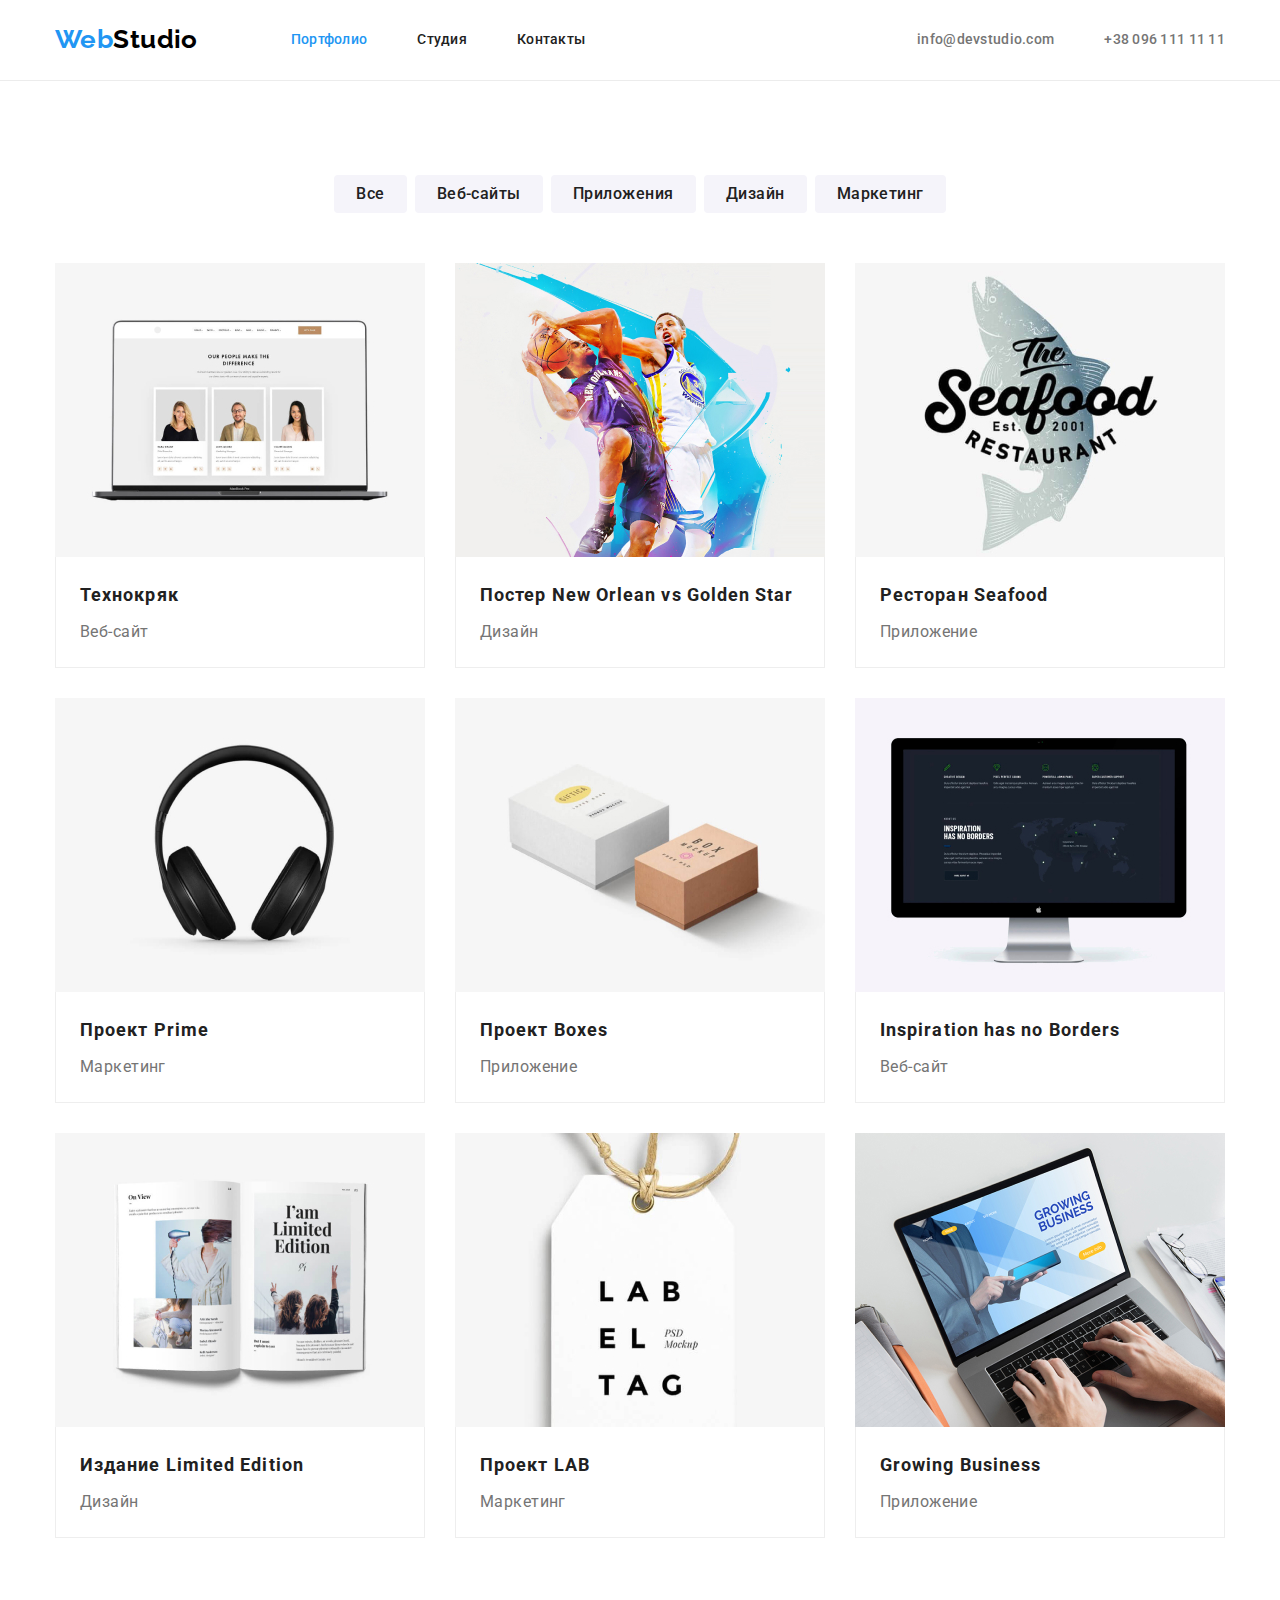
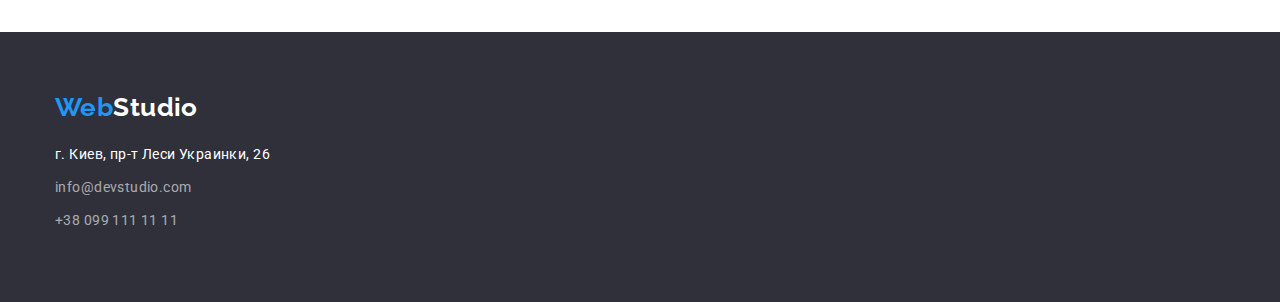
==== commit a78cd178: "correction mistakes" ====
--- a/portfolio.html
+++ b/portfolio.html
@@ -12,22 +12,24 @@
     </head>
     <body>
         <!--Контейнер шапки-->    
-        <header>
-            <div class="container main-nav">
-                <nav class="nav">
-                    <a class="logo link" href="./index.html"><span class="logo-web">Web</span>Studio</a>
-                    <ul class="nav-list list">
-                        <li class="site-link"><a class="link current" href="./portfolio.html">Портфолио</a></li>
-                        <li class="site-link"><a class="link" href="./index.html">Студия</a></li>
-                        <li class="site-link"><a class="link" href="">Контакты</a></li>
-                    </ul>
-                </nav>
-                    <ul class="contact list">
-                        <li class="web-link"><a class="link" href="mailto:info@devstudio.com">info@devstudio.com</a></li>
-                        <li class="web-link"><a class="link" href="tel:+380961111111">+38 096 111 11 11</a></li>
-                    </ul>
-            </div>
-        </header>
+        <div class="section-header">
+            <header>
+                <div class="container main-nav">
+                    <nav class="nav">
+                        <a class="logo link" href="./index.html"><span class="logo-web">Web</span>Studio</a>
+                        <ul class="nav-list list">
+                            <li class="site-link"><a class="link current" href="./portfolio.html">Портфолио</a></li>
+                            <li class="site-link"><a class="link" href="./index.html">Студия</a></li>
+                            <li class="site-link"><a class="link" href="">Контакты</a></li>
+                        </ul>
+                    </nav>
+                        <ul class="contact list">
+                            <li class="web-link"><a class="link" href="mailto:info@devstudio.com">info@devstudio.com</a></li>
+                            <li class="web-link"><a class="link" href="tel:+380961111111">+38 096 111 11 11</a></li>
+                        </ul>
+                </div>
+            </header>
+        </div>
 
         <main class="section portfolio">
             <div class="container btn-cards">
--- a/css/styles.css
+++ b/css/styles.css
@@ -12,7 +12,6 @@
  
 html {
     box-sizing: border-box;
-   
 }
 
 *,
@@ -21,12 +20,12 @@
     box-sizing: inherit;
 }
 
-/* Селектор ссылок */
+/* LINKS style */
 .link {
     color: inherit;
     text-decoration: none;
  }
-/* селектор списков */
+/* LIST style */
 .list {
     list-style: none;
     margin: 0px;
@@ -62,11 +61,20 @@
     overflow: hidden;
 }
 
-/* Стилистика логотипа */
-.logo {
+/* SECTIONS style */
+.section {
+    padding-bottom: 94px;
+    padding-top: 94px;
+}
+
+
+/* LOGO style */
+.nav .logo {
     padding-top: 24px;
     padding-bottom: 25px;
-    
+}
+
+.logo {
     color: #000000; 
 
     font-family: Raleway;
@@ -84,23 +92,30 @@
 }
 
 /* HEADER style */
+.section-header {
+    border-bottom: 1px solid #ECECEC;
+}
 
 .main-nav {
     display: flex;
     align-items: center;
-    border-bottom: 1px solid #ECECEC;
-
+    
 }
 
 .nav {
     display: flex;
-}    
+    
+}
+.site-link .link,
+.web-link .link {
+    padding-top: 32px;
+    padding-bottom: 32px;
+    display: block;
+}
+
 .site-link,
 .web-link {
-    display: block;
-    padding-top: 32px;
-    padding-bottom: 32px;
-
+       
     color: var(--title-text-color);
     font-weight: 500;
     line-height: 1.14;
@@ -146,7 +161,10 @@
 .hero {
     background-color: var(--dark-color);
     text-align: center;
-}
+    padding-top: 200px;
+    padding-bottom: 200px;
+}
+
 .hero .title {
     margin-top: 0;
     margin-bottom: 35px;
@@ -193,11 +211,6 @@
 
 /* MAIN style */
 
-.section {
-    padding-bottom: 94px;
-    
-}
-
 .section-title {
     margin-top: 0px;
     margin-bottom: 50px;
@@ -211,9 +224,6 @@
 }
 
 /* FEATURES style */
-.features {
-    margin-top: 94px;
-}
 
 .features-list {
     display: flex;
@@ -239,6 +249,9 @@
 }
 
 /* DOING style */
+.doing {
+    padding-top: 0;
+}
 .pictures {
     display: flex;
 }
@@ -269,17 +282,21 @@
 }
 
 .name {
-    min-width: 270px;
+    /* min-width: 270px; */
     text-align: center;
+    background-color: var(--white-color);
+    padding: 30px 0px 30px 0px;
+    
+    
 }
 .name h3 {
-    margin-top: 30px;
+    margin-top: 0px;
     margin-bottom: 10px;
     
 }
 .name p {
     margin-top: 0px;
-    margin-bottom: 30px;
+    /* margin-bottom: 30px; */
 }
 
 .list .team-card + .team-card {
@@ -289,19 +306,15 @@
 .team-card {
     box-shadow: 0px 1px 3px rgba(0, 0, 0, 0.12), 0px 1px 1px rgba(0, 0, 0, 0.14), 0px 2px 1px rgba(0, 0, 0, 0.2);
     border-radius: 0px 0px 4px 4px;
-
-}
-
+}
+.team-card img {
+    display:block;
+}
 
 /* BUTTONS style Portfolio*/
-.portfolio {
-    margin-top: 94px;
-}
 
 .btn-cards {
-    margin-bottom: 34px;
-    
-    
+    margin-bottom: 50px;
 }
 .btns {
     display: flex;
@@ -384,6 +397,8 @@
 /* FOOTER style */
 .footer {
     background-color: var(--dark-color);
+    padding-top: 60px;
+    padding-bottom: 60px;
 }
 
 .address .local-address {
@@ -409,3 +424,4 @@
     margin-bottom: 9px;
 }
 
+
